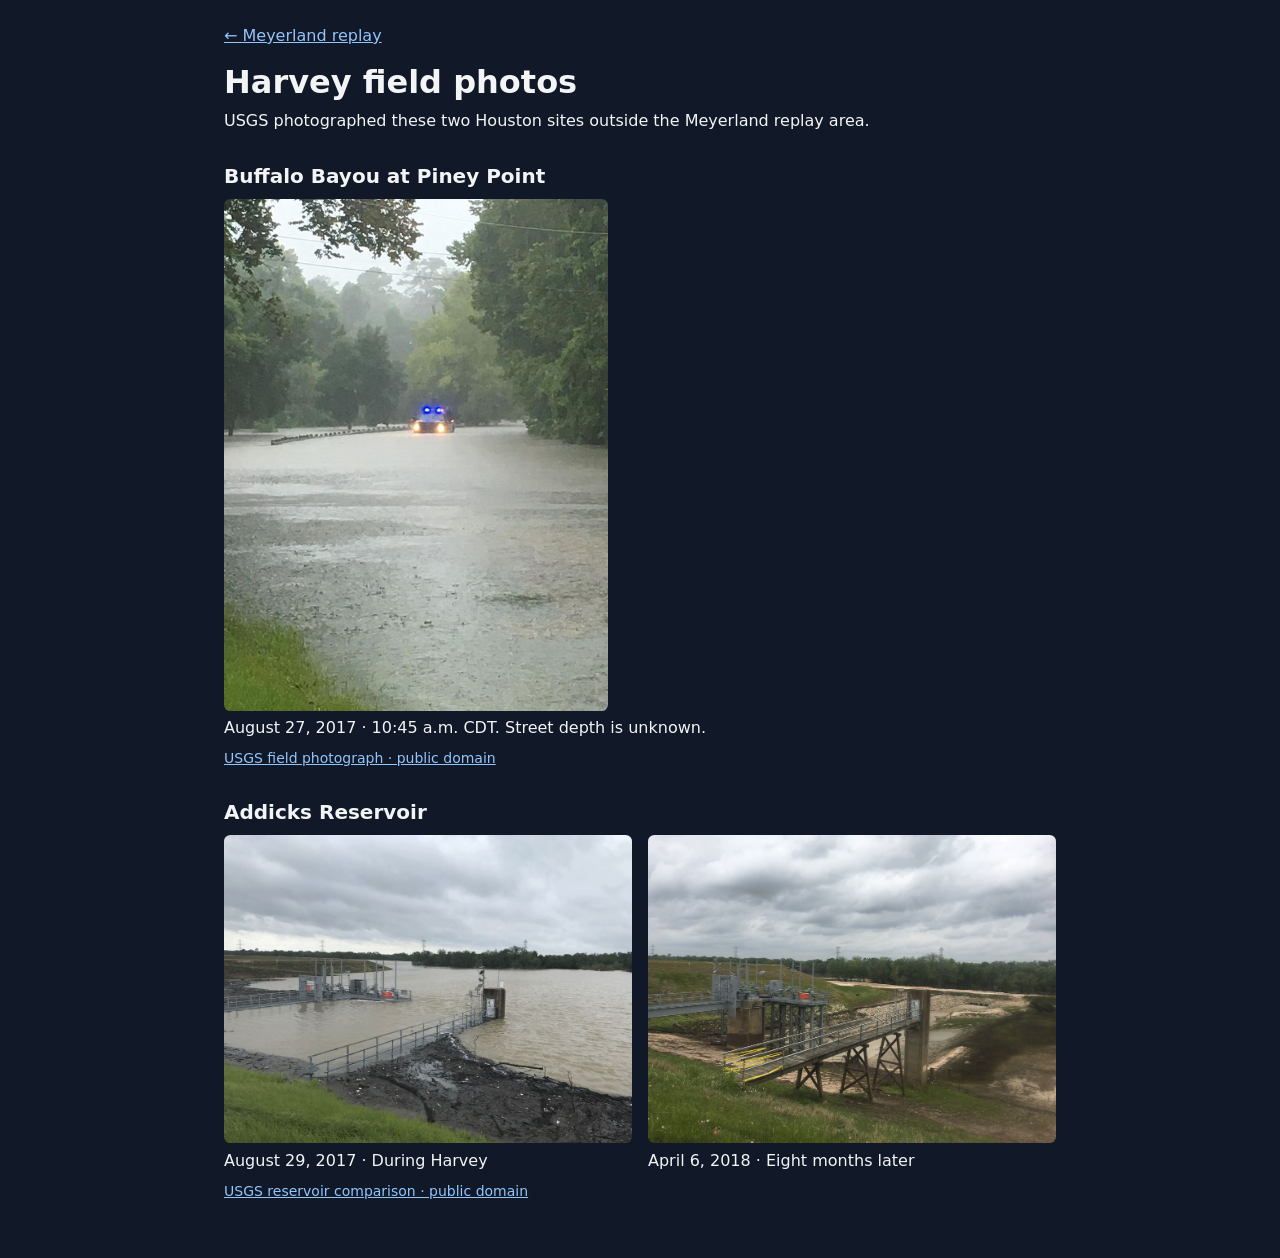
==== web/photos/index.html @ 702a761a "Use public-domain USGS field photos for the Harvey demo" ====
<!doctype html>
<html lang="en">
<head>
  <meta charset="utf-8">
  <meta name="viewport" content="width=device-width, initial-scale=1">
  <title>Harvey field photos · Houston</title>
  <style>
    * { box-sizing: border-box; }
    body { margin: 0; background: #111827; color: #f3f4f6; font: 1rem/1.5 system-ui, sans-serif; }
    main { max-width: 58rem; margin: auto; padding: 1.5rem clamp(1rem, 5vw, 3rem) 3rem; }
    a { color: #93c5fd; }
    a:focus-visible { outline: 2px solid #fde68a; outline-offset: 3px; }
    h1 { margin: 1rem 0 .25rem; line-height: 1.15; }
    h2 { font-size: 1.25rem; margin: 1.75rem 0 .5rem; }
    p { margin: .5rem 0; }
    figure { margin: 0; }
    figcaption { margin-top: .35rem; }
    img { display: block; width: 100%; height: auto; border-radius: .4rem; }
    .road { width: min(100%, 24rem); }
    .pair { display: grid; grid-template-columns: repeat(2, minmax(0, 1fr)); gap: 1rem; }
    .source { font-size: .875rem; }
    @media (max-width: 36rem) { .pair { grid-template-columns: 1fr; } }
  </style>
</head>
<body>
  <main>
    <a href="../index.html">← Meyerland replay</a>
    <h1>Harvey field photos</h1>
    <p>USGS photographed these two Houston sites outside the Meyerland replay area.</p>

    <h2>Buffalo Bayou at Piney Point</h2>
    <figure>
      <img class="road" src="piney-point-2017-08-27.jpg" width="750" height="1000"
           alt="Floodwater covers a tree-lined road. A police vehicle is visible in the distance.">
      <figcaption>August 27, 2017 · 10:45 a.m. CDT. Street depth is unknown.</figcaption>
    </figure>
    <p class="source"><a href="https://www.usgs.gov/media/images/hurricane-harvey-flooding-buffalo-bayou-piney-point">USGS field photograph · public domain</a></p>

    <h2>Addicks Reservoir</h2>
    <div class="pair">
      <figure>
        <img src="addicks-2017-08-29.jpg" width="1000" height="755"
             alt="Floodwater reaches the walkway at the reservoir structure.">
        <figcaption>August 29, 2017 · During Harvey</figcaption>
      </figure>
      <figure>
        <img src="addicks-2018-04-06.jpg" width="1000" height="755"
             alt="The exposed walkway supports and channel bed are visible at lower water.">
        <figcaption>April 6, 2018 · Eight months later</figcaption>
      </figure>
    </div>
    <p class="source"><a href="https://www.usgs.gov/media/before-after/hurricane-harvey-flooding-addicks-reservoir-houston-tx">USGS reservoir comparison · public domain</a></p>
  </main>
</body>
</html>
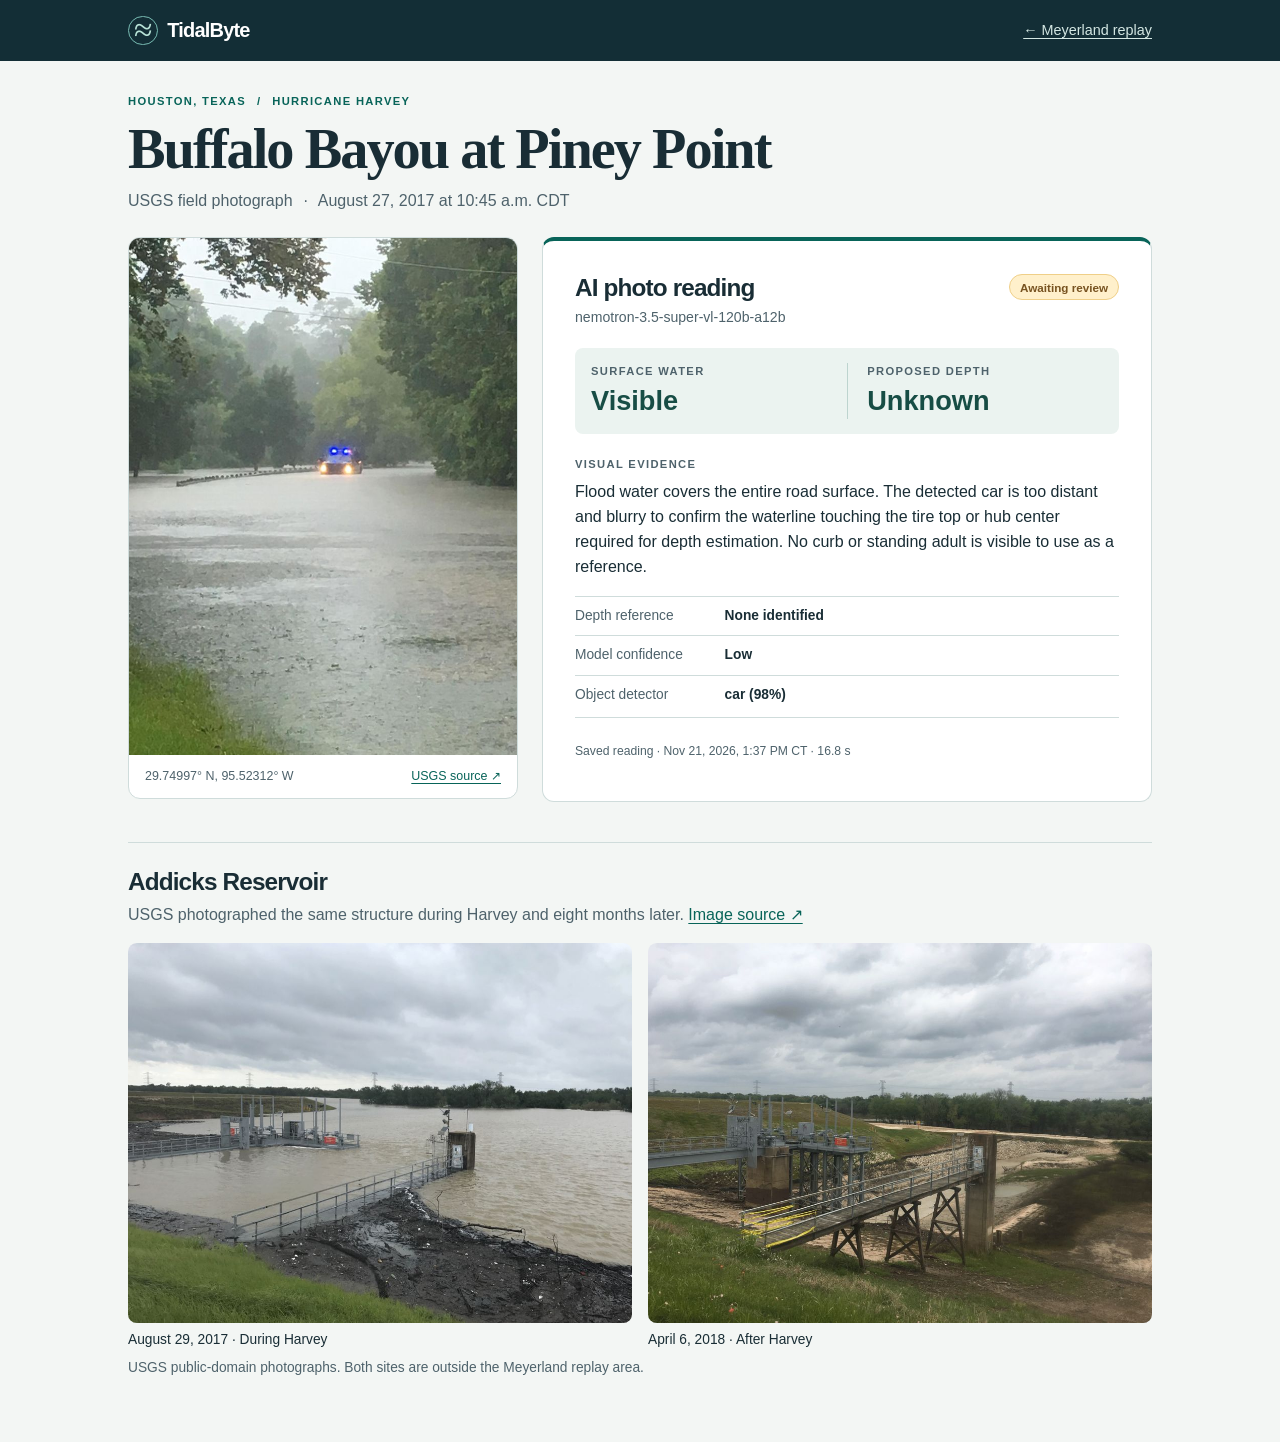
==== commit c351d1b1: "Run and display live Nemotron readings for the Piney Point demo" ====
--- a/web/photos/index.html
+++ b/web/photos/index.html
@@ -3,53 +3,60 @@
 <head>
   <meta charset="utf-8">
   <meta name="viewport" content="width=device-width, initial-scale=1">
-  <title>Harvey field photos · Houston</title>
-  <style>
-    * { box-sizing: border-box; }
-    body { margin: 0; background: #111827; color: #f3f4f6; font: 1rem/1.5 system-ui, sans-serif; }
-    main { max-width: 58rem; margin: auto; padding: 1.5rem clamp(1rem, 5vw, 3rem) 3rem; }
-    a { color: #93c5fd; }
-    a:focus-visible { outline: 2px solid #fde68a; outline-offset: 3px; }
-    h1 { margin: 1rem 0 .25rem; line-height: 1.15; }
-    h2 { font-size: 1.25rem; margin: 1.75rem 0 .5rem; }
-    p { margin: .5rem 0; }
-    figure { margin: 0; }
-    figcaption { margin-top: .35rem; }
-    img { display: block; width: 100%; height: auto; border-radius: .4rem; }
-    .road { width: min(100%, 24rem); }
-    .pair { display: grid; grid-template-columns: repeat(2, minmax(0, 1fr)); gap: 1rem; }
-    .source { font-size: .875rem; }
-    @media (max-width: 36rem) { .pair { grid-template-columns: 1fr; } }
-  </style>
+  <meta name="color-scheme" content="light">
+  <title>Piney Point · TidalByte field photos</title>
+  <link rel="stylesheet" href="photos.css">
+  <script defer src="saved-reading.js"></script>
+  <script defer src="reading.js"></script>
 </head>
 <body>
+  <header><nav aria-label="Field photos">
+    <span class="brand"><span class="mark" aria-hidden="true">≈</span>TidalByte</span>
+    <a href="../index.html">← Meyerland replay</a>
+  </nav></header>
   <main>
-    <a href="../index.html">← Meyerland replay</a>
-    <h1>Harvey field photos</h1>
-    <p>USGS photographed these two Houston sites outside the Meyerland replay area.</p>
-
-    <h2>Buffalo Bayou at Piney Point</h2>
-    <figure>
-      <img class="road" src="piney-point-2017-08-27.jpg" width="750" height="1000"
-           alt="Floodwater covers a tree-lined road. A police vehicle is visible in the distance.">
-      <figcaption>August 27, 2017 · 10:45 a.m. CDT. Street depth is unknown.</figcaption>
-    </figure>
-    <p class="source"><a href="https://www.usgs.gov/media/images/hurricane-harvey-flooding-buffalo-bayou-piney-point">USGS field photograph · public domain</a></p>
-
-    <h2>Addicks Reservoir</h2>
-    <div class="pair">
-      <figure>
-        <img src="addicks-2017-08-29.jpg" width="1000" height="755"
-             alt="Floodwater reaches the walkway at the reservoir structure.">
-        <figcaption>August 29, 2017 · During Harvey</figcaption>
+    <p class="overline">Houston, Texas <span>/</span> Hurricane Harvey</p>
+    <h1>Buffalo Bayou at Piney Point</h1>
+    <p class="subtitle">USGS field photograph <span>·</span> August 27, 2017 at 10:45 a.m. CDT</p>
+    <div class="workspace">
+      <figure class="photo">
+        <a href="piney-point-2017-08-27.jpg" aria-label="Open the full Piney Point photograph">
+          <img src="piney-point-2017-08-27.jpg" width="750" height="1000"
+               alt="Floodwater covers a tree-lined road. A police vehicle is visible in the distance.">
+        </a>
+        <figcaption><span>29.74997° N, 95.52312° W</span><a href="https://www.usgs.gov/media/images/hurricane-harvey-flooding-buffalo-bayou-piney-point">USGS source ↗</a></figcaption>
       </figure>
-      <figure>
-        <img src="addicks-2018-04-06.jpg" width="1000" height="755"
-             alt="The exposed walkway supports and channel bed are visible at lower water.">
-        <figcaption>April 6, 2018 · Eight months later</figcaption>
-      </figure>
+      <section class="reading" aria-labelledby="reading-title">
+        <div class="card-head"><h2 id="reading-title">AI photo reading</h2><span id="review" hidden></span></div>
+        <p class="model" id="model">NVIDIA Nemotron</p>
+        <div class="metrics">
+          <div><h3>Surface water</h3><strong id="water">—</strong></div>
+          <div><h3>Proposed depth</h3><strong id="depth">—</strong></div>
+        </div>
+        <h3>Visual evidence</h3>
+        <p class="assessment" id="reason">Loading the recorded reading…</p>
+        <p id="issue" hidden></p>
+        <dl class="details">
+          <div><dt>Depth reference</dt><dd id="reference">—</dd></div>
+          <div><dt>Model confidence</dt><dd id="confidence">—</dd></div>
+          <div><dt>Object detector</dt><dd id="detector">—</dd></div>
+        </dl>
+        <div class="actions">
+          <button type="button" id="analyze" hidden>Run live reading <span aria-hidden="true">↗</span></button>
+          <p id="stamp"></p>
+          <p id="status" role="status"></p>
+        </div>
+      </section>
     </div>
-    <p class="source"><a href="https://www.usgs.gov/media/before-after/hurricane-harvey-flooding-addicks-reservoir-houston-tx">USGS reservoir comparison · public domain</a></p>
+    <section class="archive" aria-labelledby="reservoir-title">
+      <h2 id="reservoir-title">Addicks Reservoir</h2>
+      <p>USGS photographed the same structure during Harvey and eight months later. <a href="https://www.usgs.gov/media/before-after/hurricane-harvey-flooding-addicks-reservoir-houston-tx">Image source ↗</a></p>
+      <div class="pair">
+        <figure><img src="addicks-2017-08-29.jpg" width="1000" height="755" loading="lazy" alt="Floodwater reaches the reservoir walkway."><figcaption>August 29, 2017 · During Harvey</figcaption></figure>
+        <figure><img src="addicks-2018-04-06.jpg" width="1000" height="755" loading="lazy" alt="The walkway supports and channel bed are exposed at lower water."><figcaption>April 6, 2018 · After Harvey</figcaption></figure>
+      </div>
+      <p class="foot">USGS public-domain photographs. Both sites are outside the Meyerland replay area.</p>
+    </section>
   </main>
 </body>
 </html>
--- a/web/photos/photos.css
+++ b/web/photos/photos.css
@@ -0,0 +1,68 @@
+:root {
+  color-scheme: light;
+  --ink: #192d35;
+  --muted: #4e626b;
+  --line: #cfdcdb;
+  --teal: #086459;
+  font: 16px/1.5 "Inter", -apple-system, BlinkMacSystemFont, "Segoe UI", sans-serif;
+  color: var(--ink);
+  background: #f3f6f4;
+}
+* { box-sizing: border-box; }
+body, p, figure, h1, h2, h3, dl, dd { margin: 0; }
+[hidden] { display: none !important; }
+header { background: #132e36; color: #fff; }
+nav, main { width: min(100% - 3rem, 64rem); margin: auto; }
+nav { display: flex; justify-content: space-between; align-items: center; min-height: 3.8rem; }
+.brand { display: inline-flex; align-items: center; gap: .6rem; font-weight: 750; letter-spacing: -.04em; font-size: 1.25rem; }
+.mark { display: grid; place-content: center; width: 1.85rem; height: 1.85rem; border: 1px solid #78bcb3; border-radius: 50%; font: 2.1rem/.5 Georgia, serif; color: #b8e3d7; }
+a { color: var(--teal); text-underline-offset: 3px; }
+nav a { color: #d4e7e3; font-size: .9rem; }
+a:focus-visible, button:focus-visible { outline: 3px solid #d88e1a; outline-offset: 3px; }
+main { padding: 2rem 0 3rem; }
+.overline, .metrics h3, .reading > h3 { text-transform: uppercase; letter-spacing: .12em; font-size: .7rem; font-weight: 750; }
+.overline { color: var(--teal); }
+.overline span, .subtitle span { padding: 0 .4rem; }
+h1 { font-family: "Iowan Old Style", "Baskerville", Georgia, serif; font-weight: 550; font-size: clamp(2.25rem, 4.4vw, 3.7rem); line-height: 1.15; letter-spacing: -.035em; margin: .45rem 0; }
+.subtitle, .archive > p { color: var(--muted); }
+.workspace { display: grid; grid-template-columns: minmax(0, .78fr) minmax(0, 1.22fr); align-items: start; gap: 1.5rem; margin: 1.5rem 0 2.5rem; }
+.photo, .reading { overflow: hidden; border: 1px solid var(--line); border-radius: .75rem; background: #fff; }
+img { display: block; width: 100%; height: auto; }
+.photo > a { display: block; }
+.photo figcaption { display: flex; flex-wrap: wrap; justify-content: space-between; gap: .45rem; padding: .75rem 1rem; font-size: .78rem; }
+.photo figcaption span { font-variant-numeric: tabular-nums; color: var(--muted); }
+.reading { padding: clamp(1.25rem, 2.5vw, 2rem); border-top: 4px solid var(--teal); }
+.card-head { display: flex; align-items: center; justify-content: space-between; flex-wrap: wrap; gap: .4rem; }
+h2 { font-size: 1.52rem; line-height: 1.2; letter-spacing: -.035em; }
+#review { background: #fff0cb; color: #785321; border: 1px solid #efcf88; border-radius: 2rem; padding: .2rem .62rem; font-size: .73rem; font-weight: 650; }
+.model { font-size: .88rem; margin-top: .35rem; color: var(--muted); }
+.metrics { display: grid; grid-template-columns: 1fr 1fr; background: #ebf3f0; border-radius: .5rem; margin: 1.2rem 0 1.4rem; padding: .95rem 1rem; }
+.metrics div + div { border-left: 1px solid #bdd4cf; padding-left: 1.2rem; }
+.metrics h3, .reading > h3 { color: var(--muted); }
+.metrics strong { display: block; color: #174d45; font-size: clamp(1.3rem, 2.2vw, 1.7rem); line-height: 1.2; margin: .3rem 0 .1rem; }
+.assessment { margin: .45rem 0 1rem; line-height: 1.55; }
+#issue { color: #794e13; margin-bottom: .75rem; }
+.details { font-size: .86rem; }
+.details div { border-top: 1px solid var(--line); display: grid; grid-template-columns: 8.6rem 1fr; gap: .75rem; padding: .56rem 0; }
+dt, #stamp, #status, .foot { color: var(--muted); }
+dd { font-weight: 600; }
+.actions { border-top: 1px solid var(--line); margin-top: .2rem; padding-top: 1rem; }
+button { border: none; border-radius: .42rem; background: var(--teal); color: white; cursor: pointer; padding: .72rem 1rem; font: inherit; font-size: .92rem; font-weight: 650; }
+button:hover { background: #064f48; }
+button:disabled { cursor: progress; opacity: .75; }
+button span { margin-left: .65rem; }
+#stamp, #status { font-size: .76rem; margin-top: .5rem; }
+.archive { border-top: 1px solid var(--line); padding-top: 1.5rem; }
+.archive p { margin: .45rem 0 1rem; }
+.pair { display: grid; grid-template-columns: 1fr 1fr; gap: 1rem; }
+.pair img { border-radius: .55rem; }
+.pair figcaption, .foot { font-size: .86rem; margin-top: .4rem; }
+@media (max-width: 700px) {
+  nav, main { width: min(100% - 2rem, 36rem); }
+  main { padding-top: 1.25rem; }
+  .workspace, .pair { grid-template-columns: 1fr; }
+  .workspace { gap: 1rem; }
+  .photo { background: #dce6e1; }
+  .photo img { max-height: 48vh; object-fit: contain; }
+  .photo figcaption { background: #fff; }
+}
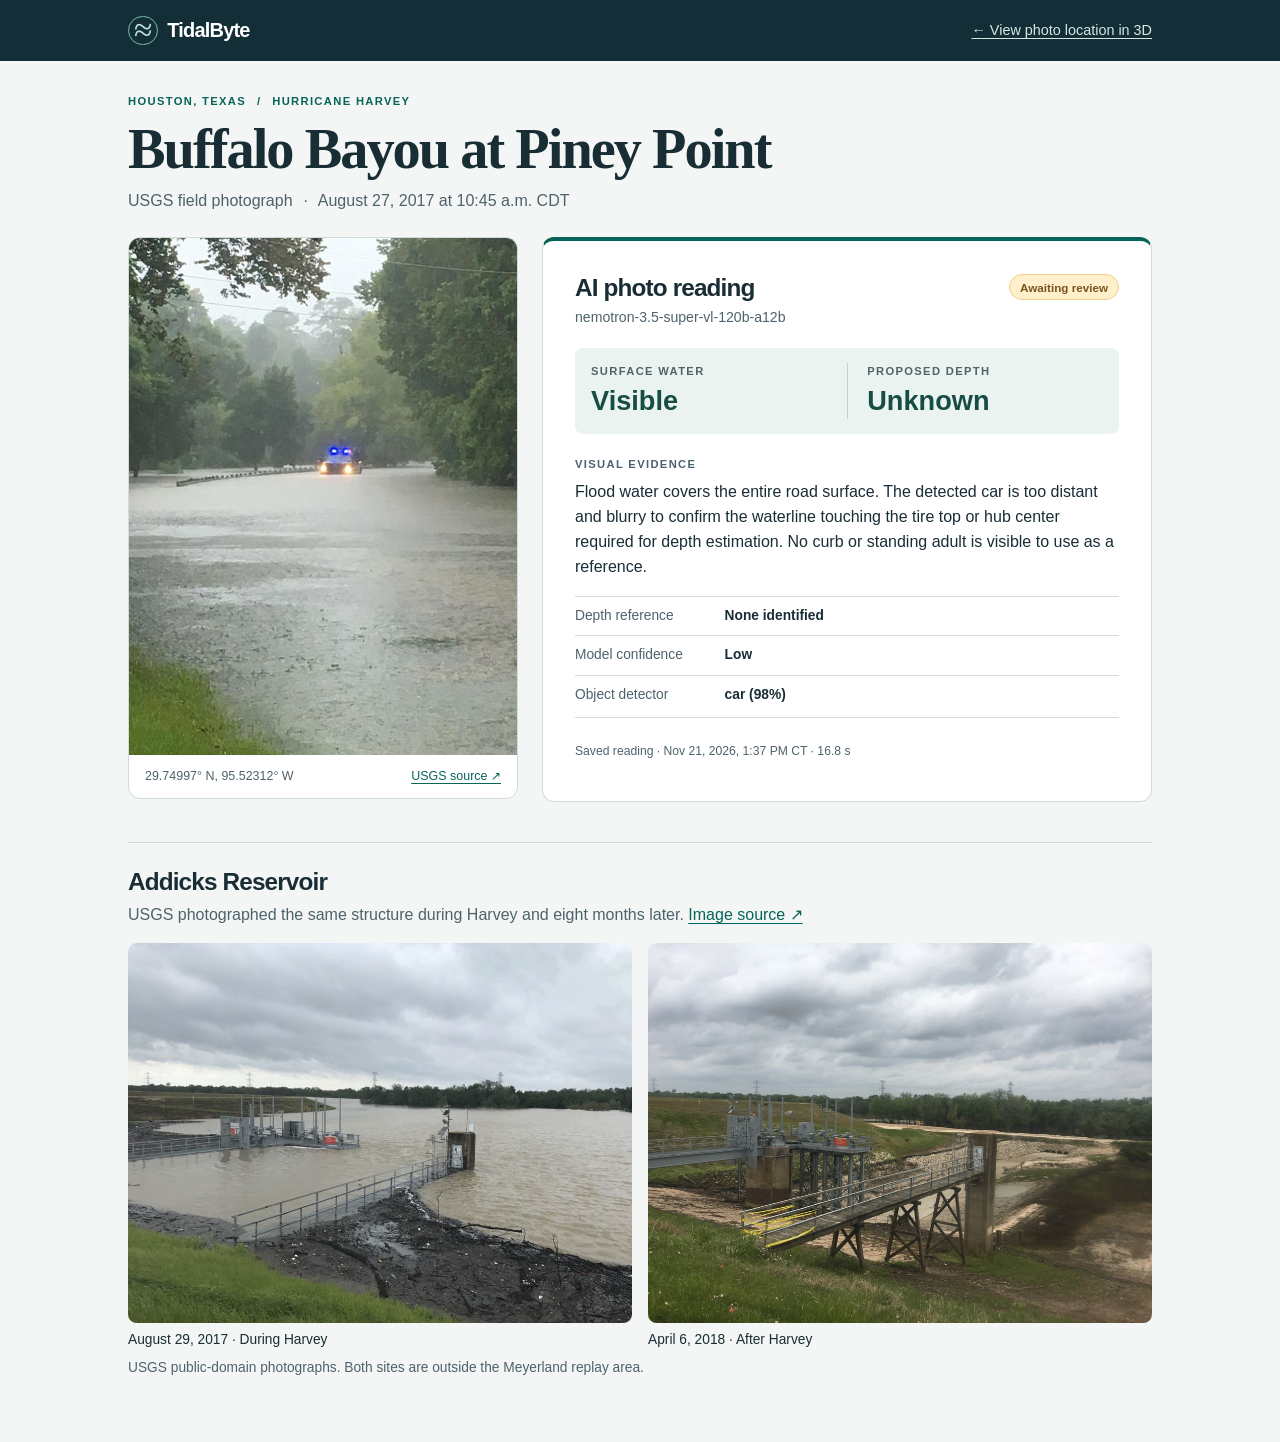
==== commit a3f06c8c: "feat(web): 3D replay is the home page; photo reading and mark street views in its panels index.html " ====
--- a/web/photos/index.html
+++ b/web/photos/index.html
@@ -12,7 +12,7 @@
 <body>
   <header><nav aria-label="Field photos">
     <span class="brand"><span class="mark" aria-hidden="true">≈</span>TidalByte</span>
-    <a href="../index.html">← Meyerland replay</a>
+    <a href="../3d.html#piney-point">← View photo location in 3D</a>
   </nav></header>
   <main>
     <p class="overline">Houston, Texas <span>/</span> Hurricane Harvey</p>
@@ -26,27 +26,7 @@
         </a>
         <figcaption><span>29.74997° N, 95.52312° W</span><a href="https://www.usgs.gov/media/images/hurricane-harvey-flooding-buffalo-bayou-piney-point">USGS source ↗</a></figcaption>
       </figure>
-      <section class="reading" aria-labelledby="reading-title">
-        <div class="card-head"><h2 id="reading-title">AI photo reading</h2><span id="review" hidden></span></div>
-        <p class="model" id="model">NVIDIA Nemotron</p>
-        <div class="metrics">
-          <div><h3>Surface water</h3><strong id="water">—</strong></div>
-          <div><h3>Proposed depth</h3><strong id="depth">—</strong></div>
-        </div>
-        <h3>Visual evidence</h3>
-        <p class="assessment" id="reason">Loading the recorded reading…</p>
-        <p id="issue" hidden></p>
-        <dl class="details">
-          <div><dt>Depth reference</dt><dd id="reference">—</dd></div>
-          <div><dt>Model confidence</dt><dd id="confidence">—</dd></div>
-          <div><dt>Object detector</dt><dd id="detector">—</dd></div>
-        </dl>
-        <div class="actions">
-          <button type="button" id="analyze" hidden>Run live reading <span aria-hidden="true">↗</span></button>
-          <p id="stamp"></p>
-          <p id="status" role="status"></p>
-        </div>
-      </section>
+      <section class="reading" aria-labelledby="reading-title"></section>
     </div>
     <section class="archive" aria-labelledby="reservoir-title">
       <h2 id="reservoir-title">Addicks Reservoir</h2>
--- a/web/photos/photos.css
+++ b/web/photos/photos.css
@@ -44,14 +44,14 @@
 #issue { color: #794e13; margin-bottom: .75rem; }
 .details { font-size: .86rem; }
 .details div { border-top: 1px solid var(--line); display: grid; grid-template-columns: 8.6rem 1fr; gap: .75rem; padding: .56rem 0; }
-dt, #stamp, #status, .foot { color: var(--muted); }
+dt, #stamp, #reading-status, .foot { color: var(--muted); }
 dd { font-weight: 600; }
 .actions { border-top: 1px solid var(--line); margin-top: .2rem; padding-top: 1rem; }
 button { border: none; border-radius: .42rem; background: var(--teal); color: white; cursor: pointer; padding: .72rem 1rem; font: inherit; font-size: .92rem; font-weight: 650; }
 button:hover { background: #064f48; }
 button:disabled { cursor: progress; opacity: .75; }
 button span { margin-left: .65rem; }
-#stamp, #status { font-size: .76rem; margin-top: .5rem; }
+#stamp, #reading-status { font-size: .76rem; margin-top: .5rem; }
 .archive { border-top: 1px solid var(--line); padding-top: 1.5rem; }
 .archive p { margin: .45rem 0 1rem; }
 .pair { display: grid; grid-template-columns: 1fr 1fr; gap: 1rem; }
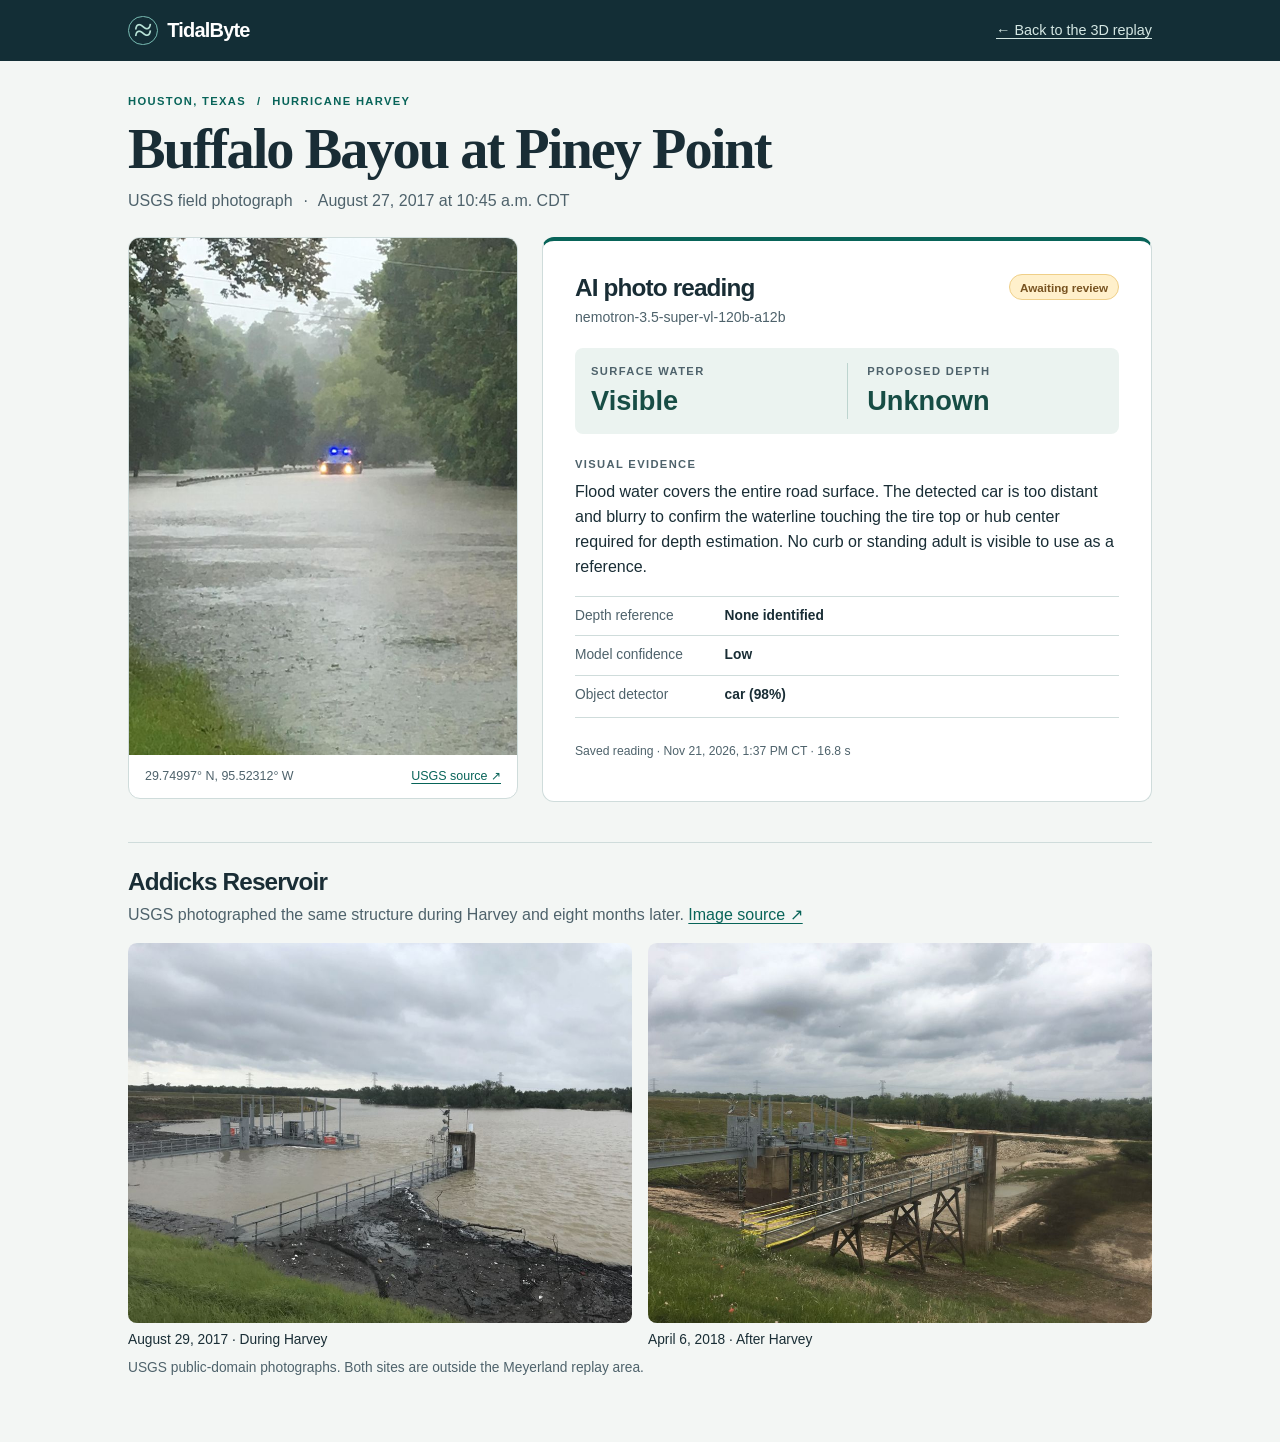
==== commit cf87744f: "merge: integrate latest main into Cesium command center" ====
--- a/web/photos/index.html
+++ b/web/photos/index.html
@@ -12,7 +12,7 @@
 <body>
   <header><nav aria-label="Field photos">
     <span class="brand"><span class="mark" aria-hidden="true">≈</span>TidalByte</span>
-    <a href="../3d.html#piney-point">← View photo location in 3D</a>
+    <a href="../3d.html">← Back to the 3D replay</a>
   </nav></header>
   <main>
     <p class="overline">Houston, Texas <span>/</span> Hurricane Harvey</p>
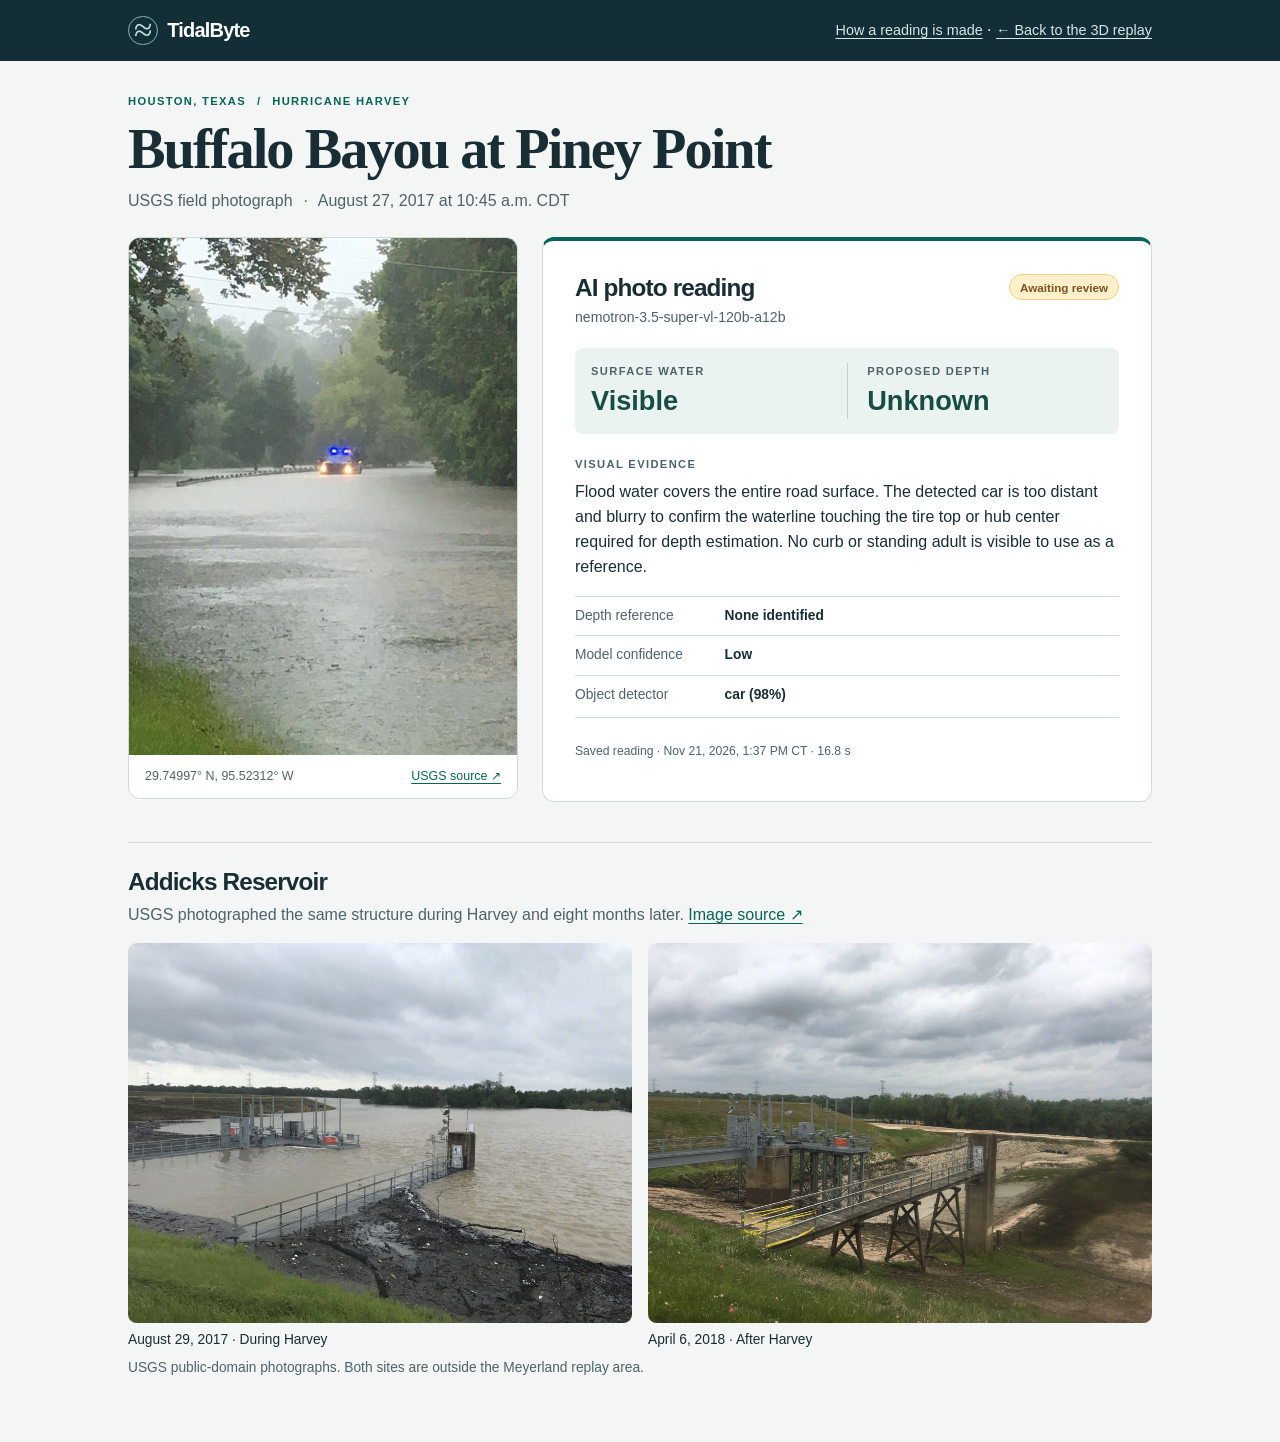
==== commit 8f8d18be: "feat(web): photo-to-depth walkthrough replaying recorded real runs web/photos/walkthrough.html steps" ====
--- a/web/photos/index.html
+++ b/web/photos/index.html
@@ -12,7 +12,7 @@
 <body>
   <header><nav aria-label="Field photos">
     <span class="brand"><span class="mark" aria-hidden="true">≈</span>TidalByte</span>
-    <a href="../3d.html">← Back to the 3D replay</a>
+    <span><a href="walkthrough.html">How a reading is made</a> · <a href="../3d.html">← Back to the 3D replay</a></span>
   </nav></header>
   <main>
     <p class="overline">Houston, Texas <span>/</span> Hurricane Harvey</p>
